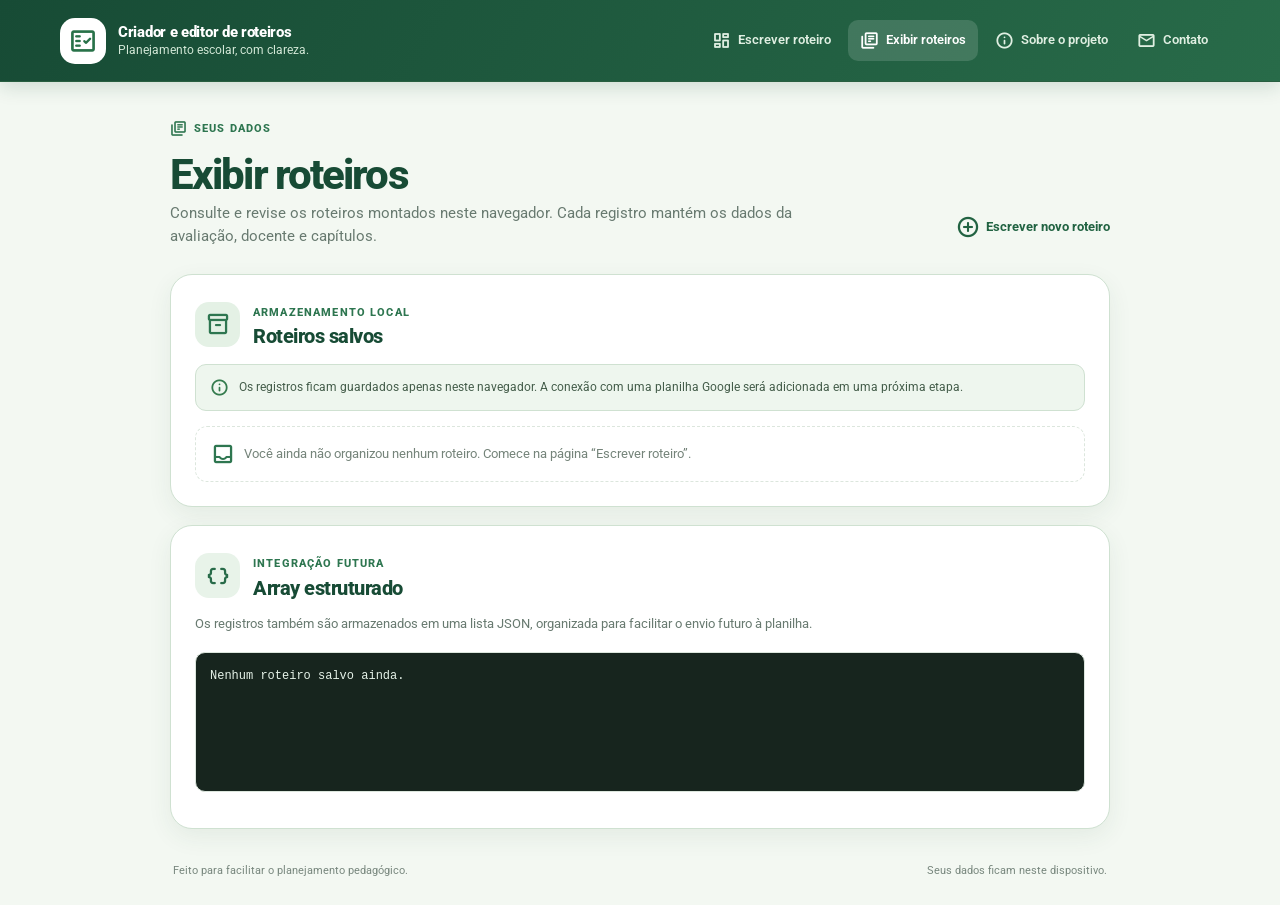
==== criando-roteiros.html @ bce5707d "Atualização de arquivos Atualizando arquivos e funções." ====
<!DOCTYPE html>
<html lang="pt-BR">
<head>
  <meta charset="UTF-8"><meta name="viewport" content="width=device-width, initial-scale=1.0"><meta name="theme-color" content="#f3f8f2">
  <title>Exibir roteiros | Criador e editor de roteiros</title>
  <link rel="preconnect" href="https://fonts.googleapis.com"><link rel="preconnect" href="https://fonts.gstatic.com" crossorigin>
  <link href="https://fonts.googleapis.com/css2?family=Roboto:wght@400;500;600;700;800&family=Material+Symbols+Rounded:opsz,wght,FILL,GRAD@20..48,500,0,0" rel="stylesheet"><link rel="stylesheet" href="styles.css"><script src="app.js" defer></script>
</head>
<body data-page="roteiros">
  <header class="site-header"><a class="brand" href="index.html" aria-label="Página inicial do Criador e editor de roteiros"><span class="brand-icon material-symbols-rounded" aria-hidden="true">fact_check</span><span class="brand-copy"><strong>Criador e editor de roteiros</strong><small>Planejamento escolar, com clareza.</small></span></a><button class="menu-toggle" type="button" aria-expanded="false" aria-controls="site-nav" aria-label="Abrir menu"><span class="material-symbols-rounded" aria-hidden="true">menu</span></button><nav class="site-nav" id="site-nav" aria-label="Navegação principal"><a class="nav-link" href="index.html"><span class="material-symbols-rounded" aria-hidden="true">dashboard</span> Escrever roteiro</a><a class="nav-link active" href="criando-roteiros.html"><span class="material-symbols-rounded" aria-hidden="true">library_books</span> Exibir roteiros</a><a class="nav-link" href="sobre.html"><span class="material-symbols-rounded" aria-hidden="true">info</span> Sobre o projeto</a><a class="nav-link" href="contato.html"><span class="material-symbols-rounded" aria-hidden="true">mail</span> Contato</a></nav></header>
  <main class="page-shell">
    <section class="page-intro"><div><span class="eyebrow"><span class="material-symbols-rounded" aria-hidden="true">library_books</span> SEUS DADOS</span><h1>Exibir roteiros</h1><p>Consulte e revise os roteiros montados neste navegador. Cada registro mantém os dados da avaliação, docente e capítulos.</p></div><a class="text-link" href="index.html"><span class="material-symbols-rounded" aria-hidden="true">add_circle</span> Escrever novo roteiro</a></section>
    <section class="panel saved-panel"><div class="section-heading"><span class="section-icon material-symbols-rounded" aria-hidden="true">inventory_2</span><div><span class="step-label">ARMAZENAMENTO LOCAL</span><h2>Roteiros salvos</h2></div></div><div class="storage-callout"><span class="material-symbols-rounded" aria-hidden="true">info</span><p>Os registros ficam guardados apenas neste navegador. A conexão com uma planilha Google será adicionada em uma próxima etapa.</p></div><div id="saved-list" class="saved-list" aria-live="polite"></div></section>
    <section class="panel data-panel"><div class="section-heading"><span class="section-icon editor-icon material-symbols-rounded" aria-hidden="true">data_object</span><div><span class="step-label">INTEGRAÇÃO FUTURA</span><h2>Array estruturado</h2></div></div><p class="section-description">Os registros também são armazenados em uma lista JSON, organizada para facilitar o envio futuro à planilha.</p><pre id="saved-json" class="saved-json">Nenhum roteiro salvo ainda.</pre></section>
    <footer class="site-footer"><span>Feito para facilitar o planejamento pedagógico.</span><span>Seus dados ficam neste dispositivo.</span></footer>
  </main>
</body>
</html>
---- styles.css ----
/* ========================================================================== */
/* ESTILOS GERAIS E IDENTIDADE VISUAL                                         */
/* Este arquivo reúne a apresentação de todas as páginas do projeto.          */
/* ========================================================================== */

/* 1. Variáveis globais: cores, medidas e sombras compartilhadas. */
:root {
  color-scheme: light;
  --ink: #193329;
  --muted: #687a70;
  --green-900: #174b35;
  --green-800: #216342;
  --green-700: #2e7650;
  --green-100: #e6f2e7;
  --green-050: #f3f8f2;
  --orange-100: #fff0df;
  --orange-700: #a85e1e;
  --red-700: #b93838;
  --red-050: #fff0ee;
  --line: #e1eae2;
  --white: #ffffff;
  --shadow: 0 12px 32px rgba(35, 75, 52, 0.075);
  --radius-large: 22px;
  --radius-medium: 14px;
  --radius-small: 10px;
}

/* 2. Reset leve: mantém dimensões previsíveis em todos os navegadores. */
* { box-sizing: border-box; }
html { min-width: 320px; scroll-behavior: smooth; }
body {
  margin: 0;
  background: var(--green-050);
  color: var(--ink);
  font-family: "Roboto", Arial, sans-serif;
  font-size: 16px;
  line-height: 1.55;
  -webkit-font-smoothing: antialiased;
}
button, input, select, textarea { font: inherit; }
button, a, select { -webkit-tap-highlight-color: transparent; }
a { color: inherit; }
.material-symbols-rounded { font-variation-settings: "FILL" 0, "wght" 400, "GRAD" 0, "opsz" 24; vertical-align: middle; }
.hidden { display: none !important; }
.sr-only { position: absolute; width: 1px; height: 1px; padding: 0; margin: -1px; overflow: hidden; clip: rect(0, 0, 0, 0); white-space: nowrap; border: 0; }

/* 3. Cabeçalho global: marca à esquerda e navegação acessível à direita. */
.site-header {
  position: sticky;
  z-index: 20;
  top: 0;
  display: flex;
  align-items: center;
  justify-content: space-between;
  gap: 24px;
  min-height: 82px;
  padding: 12px max(24px, calc((100vw - 1160px) / 2));
  background: rgba(255, 255, 255, 0.96);
  border-bottom: 1px solid var(--line);
  backdrop-filter: blur(12px);
}
.brand { display: inline-flex; align-items: center; gap: 12px; min-width: 0; text-decoration: none; }
.brand-icon { display: grid; place-items: center; width: 46px; height: 46px; flex: 0 0 auto; border-radius: 15px; background: var(--green-800); color: var(--white); font-size: 28px; }
.brand-copy { display: grid; gap: 1px; line-height: 1.25; }
.brand-copy strong { color: var(--green-900); font-size: 15px; font-weight: 800; letter-spacing: -0.02em; }
.brand-copy small { color: var(--muted); font-size: 12px; }
.site-nav { display: flex; align-items: center; gap: 5px; }
.nav-link { display: inline-flex; align-items: center; gap: 7px; padding: 10px 12px; border-radius: 10px; color: #52675b; font-size: 13px; font-weight: 600; text-decoration: none; transition: color 160ms ease, background 160ms ease; }
.nav-link .material-symbols-rounded { font-size: 19px; }
.nav-link:hover, .nav-link.active { background: var(--green-100); color: var(--green-900); }
.menu-toggle { display: none; border: 0; background: transparent; color: var(--green-900); cursor: pointer; }

/* 4. Estrutura principal, título da página e texto de introdução. */
.page-shell { width: min(100% - 40px, 940px); margin: 0 auto; padding: 38px 0 26px; }
.page-intro { display: flex; align-items: end; justify-content: space-between; gap: 24px; margin-bottom: 25px; }
.eyebrow, .step-label { display: inline-flex; align-items: center; gap: 7px; color: var(--green-700); font-size: 11px; font-weight: 800; letter-spacing: 0.105em; }
.eyebrow .material-symbols-rounded { font-size: 17px; }
.page-intro h1 { margin: 7px 0 5px; color: var(--green-900); font-size: clamp(30px, 5vw, 42px); font-weight: 800; letter-spacing: -0.045em; line-height: 1.08; }
.page-intro p { max-width: 650px; margin: 0; color: var(--muted); font-size: 15px; }
.text-link { display: inline-flex; flex: 0 0 auto; align-items: center; gap: 6px; padding: 10px 0; color: var(--green-800); font-size: 13px; font-weight: 700; text-decoration: none; }
.text-link:hover { color: var(--green-900); text-decoration: underline; }

/* 5. Painéis: blocos brancos com hierarquia, borda e sombra discreta. */
.panel { margin-bottom: 18px; padding: 24px; border: 1px solid #e5ece5; border-radius: var(--radius-large); background: var(--white); box-shadow: var(--shadow); }
.section-heading { display: flex; align-items: center; gap: 13px; }
.section-icon { display: grid; place-items: center; width: 45px; height: 45px; flex: 0 0 auto; border-radius: 14px; background: var(--green-100); color: var(--green-800); font-size: 24px; }
.subject-icon { background: var(--orange-100); color: var(--orange-700); }
.editor-icon { background: #eaf0ed; color: var(--green-900); }
.section-heading h2 { margin: 1px 0 0; color: var(--green-900); font-size: 20px; font-weight: 800; letter-spacing: -0.025em; line-height: 1.25; }
.section-description { margin: 13px 0 18px; color: var(--muted); font-size: 13px; }

/* 6. Campos de seleção: rótulos com ícones e estados desabilitados. */
.field-stack { display: grid; gap: 9px; }
.field-label { display: flex; align-items: center; gap: 7px; margin-top: 5px; color: #334d3f; font-size: 13px; font-weight: 700; }
.field-label .material-symbols-rounded { color: var(--green-700); font-size: 19px; }
select, input:not([type="checkbox"]), .contact-form textarea {
  width: 100%; min-height: 48px; padding: 11px 13px; border: 1px solid #dce6dd; border-radius: var(--radius-small); outline: none; background: #fbfdfb; color: var(--ink); transition: border-color 160ms ease, box-shadow 160ms ease, background 160ms ease;
}
select:focus, input:focus, textarea:focus { border-color: var(--green-700); background: var(--white); box-shadow: 0 0 0 3px rgba(46, 118, 80, 0.12); }
select:disabled { cursor: not-allowed; background: #f1f4f1; color: #87948c; }
.field-hint { margin: 0; color: var(--muted); font-size: 12px; }
.field-stack .field-hint { margin-top: -6px; }
.selection-status { display: flex; align-items: flex-start; gap: 8px; margin-top: 18px; padding: 12px 14px; border: 1px solid #e2ece3; border-radius: 11px; background: #f6faf6; color: #53695a; font-size: 12px; }
.selection-status .material-symbols-rounded { flex: 0 0 auto; color: var(--green-700); font-size: 18px; }

/* 7. Disciplinas: cartões selecionáveis que também funcionam com teclado. */
.discipline-list { display: grid; grid-template-columns: repeat(2, minmax(0, 1fr)); gap: 10px; }
.discipline-option { position: relative; }
.discipline-option input { position: absolute; width: 1px; height: 1px; opacity: 0; }
.discipline-option label { display: flex; align-items: center; gap: 10px; min-height: 51px; padding: 10px 13px; border: 1px solid var(--line); border-radius: 12px; background: #fffdfa; color: #495b50; cursor: pointer; font-size: 13px; font-weight: 700; transition: border-color 150ms ease, background 150ms ease, transform 150ms ease; }
.discipline-option label:hover { border-color: #e7bd8f; transform: translateY(-1px); }
.discipline-option label .material-symbols-rounded { color: var(--orange-700); font-size: 20px; }
.discipline-option input:checked + label { border-color: #d8944f; background: var(--orange-100); color: #75451d; }
.discipline-option input:checked + label .material-symbols-rounded { font-variation-settings: "FILL" 1, "wght" 500, "GRAD" 0, "opsz" 24; }
.discipline-option input:focus-visible + label { outline: 3px solid rgba(46, 118, 80, 0.3); outline-offset: 2px; }
.empty-state { display: flex; align-items: center; gap: 9px; padding: 15px; border: 1px dashed #dce6dd; border-radius: 12px; color: #75847a; font-size: 13px; }
.empty-state > .material-symbols-rounded { color: var(--green-700); }

/* 8. Editor de capítulos: separação visual por segmento, turma e docente. */
.chapter-editors { display: grid; gap: 15px; }
.teacher-editor { overflow: hidden; border: 1px solid #e1eae2; border-radius: 15px; background: #fff; }
.teacher-editor-header { display: flex; flex-wrap: wrap; align-items: center; gap: 9px; padding: 14px 16px; border-bottom: 1px solid var(--line); background: #f8fbf8; }
.segment-label { color: #62746a; font-size: 11px; font-weight: 800; letter-spacing: 0.07em; }
.segment-divider { color: #9aaba0; font-size: 14px; }
.class-badge { display: inline-flex; padding: 5px 10px; border-radius: 6px; background: var(--green-800); color: #fff; font-size: 12px; font-weight: 800; letter-spacing: 0.04em; }
.teacher-name { flex-basis: 100%; margin-top: 2px; color: var(--green-900); font-size: 14px; font-weight: 800; letter-spacing: 0.045em; }
.subject-editor { padding: 16px; border-bottom: 1px solid #edf1ed; }
.subject-editor:last-child { border-bottom: 0; }
.subject-editor-title { display: flex; align-items: center; gap: 8px; margin: 0 0 12px; color: var(--orange-700); font-size: 13px; font-weight: 800; }
.subject-editor-title .material-symbols-rounded { font-size: 19px; }
.chapter-row { display: grid; grid-template-columns: 105px minmax(0, 1fr) 105px; align-items: start; gap: 10px; padding: 12px; border: 1px solid #e9eee9; border-radius: 12px; background: #fbfdfb; }
.chapter-row + .chapter-row { margin-top: 9px; }
.chapter-field { display: grid; gap: 5px; }
.chapter-field label { color: #62746a; font-size: 11px; font-weight: 700; }
.chapter-field input, .chapter-field textarea { min-height: 42px; padding: 9px 10px; border: 1px solid #dce6dd; border-radius: 8px; background: #fff; color: var(--ink); outline: none; }
.chapter-field input[aria-invalid="true"], .chapter-field textarea[aria-invalid="true"] { border-color: var(--red-700); background: var(--red-050); box-shadow: 0 0 0 2px rgba(185, 56, 56, 0.08); }
.chapter-field textarea { min-height: 68px; resize: vertical; }
.chapter-tools { display: flex; justify-content: space-between; align-items: center; gap: 12px; margin-top: 10px; }
.inline-button { display: inline-flex; }
.button-small { padding: 7px 10px; border: 1px solid #e2eae2; border-radius: 8px; background: white; color: var(--green-800); cursor: pointer; font-size: 12px; font-weight: 700; }
.button-small:hover { background: var(--green-100); }
.remove-chapter { border-color: #f1d6d2; color: var(--red-700); }
.remove-chapter:hover { background: var(--red-050); }

/* 9. Botões, erros e área de pré-visualização JSON. */
.form-footer { display: flex; align-items: end; justify-content: space-between; gap: 18px; margin-top: 20px; }
.privacy-note { display: flex; align-items: flex-start; gap: 8px; max-width: 470px; color: #697a70; font-size: 12px; }
.privacy-note .material-symbols-rounded { flex: 0 0 auto; color: var(--green-700); font-size: 19px; }
.button { display: inline-flex; align-items: center; justify-content: center; gap: 8px; min-height: 45px; padding: 10px 15px; border: 1px solid transparent; border-radius: 10px; cursor: pointer; font-size: 13px; font-weight: 800; text-decoration: none; transition: transform 150ms ease, background 150ms ease, box-shadow 150ms ease; }
.button:hover { transform: translateY(-1px); }
.button .material-symbols-rounded { font-size: 19px; }
.button-primary { background: var(--green-800); color: white; box-shadow: 0 5px 13px rgba(33, 99, 66, 0.15); }
.button-primary:hover { background: var(--green-900); }
.button-secondary { border-color: #d9e6dc; background: #f7faf7; color: var(--green-800); }
.button-secondary:hover { background: var(--green-100); }
.error-text { margin: 12px 0 0; padding: 10px 12px; border: 1px solid #f0c9c5; border-radius: 9px; background: var(--red-050); color: var(--red-700); font-size: 12px; font-weight: 600; }
.success-text { color: var(--green-800); font-size: 13px; font-weight: 700; }
.output-wrap { margin-top: 22px; padding: 18px; border: 1px solid #dfe9df; border-radius: 14px; background: #f8fbf8; }
.output-heading { display: flex; align-items: center; justify-content: space-between; margin-bottom: 5px; }
.output-heading h3 { margin: 3px 0; color: var(--green-900); font-size: 16px; }
.output-heading > .material-symbols-rounded { color: var(--green-700); font-size: 25px; }
.json-editor, .saved-json { display: block; width: 100%; min-height: 250px; margin-top: 10px; padding: 14px; border: 1px solid #dce6dd; border-radius: 10px; background: #17251e; color: #e6f3e9; font-family: "Roboto Mono", Consolas, monospace; font-size: 12px; line-height: 1.55; tab-size: 2; resize: vertical; }
.output-actions { display: flex; align-items: center; justify-content: space-between; gap: 12px; margin-top: 10px; }

/* 10. Componentes das páginas informativas, armazenamento e contato. */
.storage-callout { display: flex; align-items: flex-start; gap: 10px; margin: 15px 0; padding: 13px 14px; border: 1px solid #f2dfc8; border-radius: 11px; background: #fff9f0; color: #705634; font-size: 12px; }
.storage-callout > .material-symbols-rounded { flex: 0 0 auto; color: var(--orange-700); font-size: 19px; }
.storage-callout p { margin: 0; }
.saved-list { display: grid; gap: 12px; }
.saved-card { padding: 16px; border: 1px solid var(--line); border-radius: 13px; background: #fcfefc; }
.saved-card-top { display: flex; flex-wrap: wrap; align-items: center; gap: 8px; margin-bottom: 8px; }
.saved-card h3 { margin: 0; color: var(--green-900); font-size: 15px; }
.saved-card p { margin: 5px 0; color: #5c6e63; font-size: 12px; }
.saved-card .class-badge { font-size: 10px; }
.saved-card-actions { display: flex; justify-content: flex-end; margin-top: 10px; }
.saved-json { min-height: 140px; white-space: pre-wrap; overflow-wrap: anywhere; }
.about-panel > p { color: #596b60; font-size: 14px; }
.feature-grid { display: grid; grid-template-columns: repeat(3, minmax(0, 1fr)); gap: 12px; margin: 21px 0; }
.feature-card { padding: 16px; border: 1px solid var(--line); border-radius: 13px; background: #fbfdfb; }
.feature-card > .material-symbols-rounded { color: var(--green-700); font-size: 23px; }
.feature-card h3 { margin: 7px 0 4px; color: var(--green-900); font-size: 14px; }
.feature-card p { margin: 0; color: var(--muted); font-size: 12px; }
.contact-form { display: grid; gap: 10px; }
.contact-form .field-label { margin-top: 5px; }
.contact-form textarea { min-height: 130px; resize: vertical; }
.contact-form .button { justify-self: start; margin-top: 5px; }

/* 11. Rodapé consistente em todas as páginas. */
.site-footer { display: flex; justify-content: space-between; gap: 12px; padding: 15px 3px 0; color: #78877e; font-size: 11px; }

/* 12. Ajustes para tablets: cabeçalho mais compacto e cartões adaptáveis. */
@media (max-width: 760px) {
  .site-header { min-height: 72px; padding: 10px 20px; }
  .menu-toggle { display: grid; place-items: center; width: 42px; height: 42px; flex: 0 0 auto; border-radius: 10px; }
  .menu-toggle:hover { background: var(--green-100); }
  .menu-toggle .material-symbols-rounded { font-size: 25px; }
  .site-header { flex-wrap: wrap; }
  .site-nav { display: none; order: 3; width: 100%; padding: 5px 0 8px; }
  .site-nav.open { display: grid; grid-template-columns: repeat(2, minmax(0, 1fr)); }
  .nav-link { padding: 11px; }
  .page-shell { width: min(100% - 32px, 650px); padding-top: 29px; }
  .page-intro { align-items: flex-start; flex-direction: column; gap: 8px; }
  .panel { padding: 20px; }
  .feature-grid { grid-template-columns: 1fr; }
}

/* 13. Ajustes para celulares: uma coluna, botões confortáveis e sem transbordo. */
@media (max-width: 520px) {
  body { font-size: 15px; }
  .brand-icon { width: 41px; height: 41px; border-radius: 13px; font-size: 25px; }
  .brand-copy strong { max-width: 225px; font-size: 13px; }
  .brand-copy small { font-size: 11px; }
  .site-header { gap: 8px; padding-inline: 14px; }
  .site-nav.open { grid-template-columns: 1fr; }
  .page-shell { width: min(100% - 24px, 480px); padding-top: 23px; }
  .page-intro h1 { font-size: 32px; }
  .page-intro p { font-size: 13px; }
  .panel { padding: 17px; border-radius: 17px; }
  .section-heading h2 { font-size: 18px; }
  .section-icon { width: 41px; height: 41px; }
  .discipline-list { grid-template-columns: 1fr; }
  .chapter-row { grid-template-columns: minmax(0, 1fr) minmax(0, 1fr); }
  .chapter-field-content { grid-column: 1 / -1; grid-row: 1; }
  .form-footer { align-items: stretch; flex-direction: column; }
  .form-footer .button { width: 100%; }
  .output-actions { align-items: stretch; flex-direction: column; }
  .output-actions .button { width: 100%; }
  .site-footer { align-items: flex-start; flex-direction: column; gap: 4px; }
  .teacher-editor-header { gap: 7px; padding: 12px; }
}


/* 14. Padronização em maiúsculas dos campos de avaliação, capítulos e referências. */
.selection-panel .section-heading h2,
.selection-panel .field-label,
.selection-panel select,
.editor-panel .section-heading h2,
.editor-panel .field-label,
.subject-editor-title,
.chapter-field label {
  text-transform: uppercase;
}

/* Os divisores destacam a separação entre etapas regulares e recuperação. */
select option:disabled[aria-hidden="true"] {
  color: #9aa79d;
  text-align: center;
}

/* 15. Roteiro por docente: texto de cada disciplina editável logo após os capítulos. */
.discipline-script { display: block; width: 100%; min-height: 100px; margin-top: 7px; padding: 11px 12px; border: 1px solid #dce6dd; border-radius: 9px; outline: none; background: #fbfdfb; color: var(--ink); font: 13px/1.6 "Roboto", Arial, sans-serif; resize: vertical; white-space: pre-wrap; }
.discipline-script:focus { border-color: var(--green-700); background: var(--white); box-shadow: 0 0 0 3px rgba(46, 118, 80, 0.12); }
.custom-script-label { margin: 16px 0 2px; }
.script-action-row { display: flex; align-items: center; justify-content: space-between; gap: 12px; margin-top: 9px; }
.chapter-field-content input { min-height: 42px; }
@media (max-width: 520px) {
  .script-action-row { align-items: stretch; flex-direction: column; }
  .script-action-row .button-small { width: 100%; min-height: 42px; }
  .chapter-tools { align-items: stretch; flex-direction: column; }
  .chapter-tools .button-small { width: 100%; min-height: 42px; }
}

/* Títulos das seções: prefixo, separador e nome ficam alinhados ao ícone. */
.section-heading .section-title-line {
  display: flex;
  align-items: baseline;
  flex-wrap: wrap;
  gap: 0 9px;
  margin: 0;
  line-height: 1.35;
}

.section-title-prefix {
  color: var(--green-700);
  font-size: 1em;
  font-weight: 800;
  letter-spacing: 0.07em;
}

.section-title-divider {
  color: #91a398;
  font-weight: 400;
}

@media (max-width: 520px) {
  .section-heading { align-items: center; gap: 10px; }
  .section-heading .section-title-line { column-gap: 6px; font-size: 16px; }
  .section-title-prefix { font-size: 1em; }
}

/* 16. Nova identidade da página inicial inspirada na referência enviada. */
.icon-select { position: relative; z-index: 1; width: 100%; }
.icon-select.open { z-index: 40; }
.icon-select-trigger { position: relative; z-index: 1; }
.icon-select-source { position: absolute !important; width: 1px !important; height: 1px !important; min-height: 1px !important; padding: 0 !important; overflow: hidden !important; clip: rect(0, 0, 0, 0) !important; white-space: nowrap !important; border: 0 !important; opacity: 0 !important; pointer-events: none !important; }
.icon-select-trigger { display: flex; width: 100%; min-height: 46px; align-items: center; gap: 11px; padding: 10px 13px; border: 1px solid #dce6dd; border-radius: 12px; background: #fbfdfb; color: var(--ink); text-align: left; cursor: pointer; transition: border-color 150ms ease, box-shadow 150ms ease, background 150ms ease; }
.icon-select-trigger:hover, .icon-select.open .icon-select-trigger, .icon-select-trigger:focus-visible { border-color: var(--portal-orange); outline: none; box-shadow: 0 0 0 3px rgba(255, 138, 84, 0.12); }
.icon-select-trigger > .material-symbols-rounded:first-child { color: var(--portal-orange); font-size: 19px; }
.icon-select-value { min-width: 0; flex: 1; overflow: hidden; text-overflow: ellipsis; white-space: nowrap; }
.icon-select-value.placeholder { color: #687c8d; }
.icon-select-chevron { color: #65798a; font-size: 20px; transition: transform 150ms ease; }
.icon-select.open .icon-select-chevron { transform: rotate(180deg); }
.icon-select-trigger:disabled { cursor: not-allowed; background: #f1f4f1; color: #87948c; }
.icon-select-trigger:disabled > .material-symbols-rounded:first-child { color: #98a59c; }
.icon-select-menu { position: absolute; z-index: 30; top: calc(100% + 5px); right: 0; left: 0; max-height: min(310px, 55vh); overflow-y: auto; padding: 6px; border: 1px solid #e3e8ec; border-radius: 14px; background: #fff; box-shadow: 0 12px 28px rgba(32, 48, 61, 0.16); }
.icon-select-menu[hidden] { display: none; }
.icon-select-option { display: flex; width: 100%; min-height: 43px; align-items: center; gap: 11px; padding: 9px 10px; border: 0; border-radius: 9px; background: transparent; color: #203448; text-align: left; cursor: pointer; font-size: 14px; }
.icon-select-option > .material-symbols-rounded { color: var(--portal-orange); font-size: 18px; }
.icon-select-option:hover, .icon-select-option:focus-visible { outline: none; background: #fff1e8; color: #bd5725; }
.icon-select-option[aria-selected="true"] { background: #fff1e8; color: #bd5725; }
.icon-select-option:disabled { cursor: not-allowed; opacity: 0.48; }
.icon-select-separator { height: 1px; margin: 6px 4px; background: #e1e7ec; }
.icon-select-menu:has(.icon-select-option:nth-of-type(n+8)) { max-height: 360px; }

/* 16b. Nova identidade da página inicial inspirada na referência enviada. */
:root {
  --portal-navy: #294057;
  --portal-navy-light: #38546c;
  --portal-orange: #ff8a54;
  --portal-gray: #f2f4f6;
  --portal-gray-text: #66798d;
}

body:has(.home-shell) {
  background: #ffffff;
}

/* O cabeçalho e o conteúdo permanecem dentro da coluna única da aplicação. */
.home-shell {
  width: min(100% - 40px, 940px);
  max-width: 940px;
  margin: 0 auto;
  padding: 4px 0 28px;
  border-radius: 0;
  background: transparent;
}

.home-hero {
  position: relative;
  display: flex;
  min-height: 270px;
  align-items: center;
  justify-content: space-between;
  gap: 36px;
  overflow: hidden;
  padding: 36px clamp(24px, 5vw, 48px);
  border-radius: 0 0 20px 20px;
  background: linear-gradient(112deg, var(--portal-navy) 0%, var(--portal-navy-light) 100%);
  color: #fff;
}

.home-hero-content {
  position: relative;
  z-index: 1;
  max-width: 630px;
}

.home-eyebrow {
  color: #ff9a68;
  font-size: 11px;
  font-weight: 800;
  letter-spacing: 0.13em;
}

.home-hero h1 {
  margin: 10px 0 9px;
  color: #fff;
  font-size: clamp(30px, 4vw, 34px);
  font-weight: 800;
  letter-spacing: -0.025em;
  line-height: 1.15;
}

.home-hero p {
  max-width: 620px;
  margin: 0;
  color: #f1f4f7;
  font-size: 15px;
  line-height: 1.65;
}

.hero-actions {
  display: flex;
  flex-wrap: wrap;
  gap: 10px;
  margin-top: 24px;
}

.hero-chip {
  display: inline-flex;
  min-height: 36px;
  align-items: center;
  gap: 7px;
  padding: 7px 12px;
  border: 1px solid rgba(255, 255, 255, 0.18);
  border-radius: 20px;
  color: #fff;
  font-size: 12px;
  text-decoration: none;
  transition: background 150ms ease, border-color 150ms ease;
}

.hero-chip:hover {
  border-color: rgba(255, 255, 255, 0.42);
  background: rgba(255, 255, 255, 0.08);
}

.hero-chip .material-symbols-rounded {
  color: var(--portal-orange);
  font-size: 17px;
}

.hero-illustration {
  position: relative;
  display: grid;
  width: 198px;
  height: 198px;
  flex: 0 0 auto;
  place-items: center;
  border: 1px solid rgba(210, 224, 235, 0.13);
  border-radius: 50%;
  color: #71879b;
}

.hero-document-icon {
  font-size: 118px;
  font-variation-settings: "FILL" 0, "wght" 500, "GRAD" 0, "opsz" 48;
}

.hero-check-icon {
  position: absolute;
  right: 47px;
  bottom: 69px;
  border-radius: 50%;
  background: var(--portal-navy);
  color: var(--portal-orange);
  font-size: 36px;
  font-variation-settings: "FILL" 0, "wght" 500, "GRAD" 0, "opsz" 32;
}

/* A área verde clara envolve o formulário sem ultrapassar a coluna da aplicação. */
.home-content {
  width: 100%;
  margin: 0 auto;
  padding: 32px clamp(20px, 3.5vw, 32px) 24px;
  border-radius: 0 0 18px 18px;
  background: #f3f4f5;
}

.home-content .page-intro {
  margin-bottom: 18px;
}

.home-content .page-intro h2 {
  margin: 7px 0 5px;
  color: var(--portal-navy);
  font-size: clamp(23px, 3vw, 29px);
  font-weight: 800;
  letter-spacing: -0.035em;
}

.home-content .eyebrow,
.home-content .text-link {
  color: #d96e3b;
}

.home-content .panel {
  border-color: #e0e5eb;
  box-shadow: 0 9px 25px rgba(35, 53, 71, 0.055);
}

.home-content .section-icon {
  background: #e1f2e5;
  color: #23804c;
}

.home-content .field-label .material-symbols-rounded,
.home-content .discipline-option label .material-symbols-rounded {
  color: #f07842;
}

.home-content .selection-status {
  border-color: #e3e8ed;
  background: #f5f7f9;
}

.home-content .site-footer {
  padding-bottom: 0;
}

@media (max-width: 760px) {
  .home-hero {
    min-height: 245px;
    padding: 34px 28px;
  }

  .hero-illustration {
    width: 190px;
    height: 190px;
  }

  .hero-document-icon { font-size: 92px; }
  .hero-check-icon { right: 32px; bottom: 47px; }
  .home-shell { width: min(100% - 32px, 650px); }
  .home-content { width: 100%; }
}

@media (max-width: 520px) {
  .home-shell { width: min(100% - 24px, 480px); padding: 4px 0 20px; }
  .home-hero {
    min-height: 250px;
    padding: 30px 21px;
    border-radius: 0 0 19px 19px;
  }

  .home-hero-content { max-width: 100%; }
  .home-hero h1 { max-width: 300px; font-size: 29px; }
  .home-hero p { max-width: 100%; font-size: 13px; }
  .hero-actions { gap: 7px; margin-top: 18px; }
  .hero-chip { padding-inline: 9px; font-size: 11px; }
  .hero-illustration { position: absolute; right: -68px; bottom: -72px; width: 190px; height: 190px; opacity: 0.22; }
  .hero-check-icon { right: 38px; bottom: 51px; }
  .home-content { width: 100%; padding: 28px 16px 0; }
}

/* Refinamento: interface mais leve, sem banner alto nem bloco cinza destacado. */
body:has(.home-shell) {
  background: #f5f7f8;
}

.home-shell {
  width: min(100% - 48px, 920px);
  padding: 28px 0 24px;
}

.home-content {
  padding: 30px 0 8px;
  border-radius: 0;
  background: transparent;
}

.home-content .page-intro {
  align-items: center;
  margin-bottom: 22px;
}

.home-content .page-intro h2 {
  color: #263b4e;
  font-size: clamp(25px, 3vw, 30px);
}

.home-content .eyebrow,
.home-content .text-link {
  color: #536b7e;
}

.home-content .eyebrow .material-symbols-rounded {
  color: #b96d43;
}

.home-content .panel {
  margin-bottom: 16px;
  border-color: #e1e6ea;
  border-radius: 16px;
  box-shadow: 0 3px 12px rgba(37, 55, 71, 0.045);
}

.home-content .section-icon {
  border-radius: 12px;
  background: #edf2f5;
  color: #405d73;
}

.home-content .editor-icon {
  background: #f8eee8;
  color: #b96d43;
}

.home-content .field-label .material-symbols-rounded {
  color: #657f92;
}

.home-content select {
  border-color: #d8e0e5;
  border-radius: 9px;
  background: #fff;
}

.home-content select:focus {
  border-color: #6d8799;
  box-shadow: 0 0 0 3px rgba(75, 105, 127, 0.12);
}

.home-content .selection-status {
  border-color: #e3e8ec;
  background: #f7f9fa;
}

.home-content .button-primary {
  background: #31556e;
  box-shadow: 0 4px 10px rgba(49, 85, 110, 0.14);
}

.home-content .button-primary:hover {
  background: #25465d;
}

.home-content .site-footer {
  padding-top: 10px;
}

@media (max-width: 760px) {
  .home-shell { width: min(100% - 32px, 650px); padding-top: 22px; }
  .home-content { padding: 23px 0 8px; }
}

@media (max-width: 520px) {
  .home-shell { width: min(100% - 24px, 480px); padding-top: 18px; }
  .home-content { padding: 20px 0 5px; }
  .home-content .page-intro { align-items: flex-start; }
}


/* Identidade azul e ícones arredondados inspirados no projeto de referência. */
:root {
  --ink: #172033;
  --muted: #667085;
  --green-900: #173b73;
  --green-800: #2667c9;
  --green-700: #3475d3;
  --green-100: #eaf2ff;
  --green-050: #f4f7fb;
  --line: #d9e1ec;
  --orange-700: #2667c9;
  --orange-100: #eaf2ff;
  --portal-navy: #173b73;
  --portal-navy-light: #1d4d91;
  --portal-orange: #2667c9;
  --portal-gray: #f4f7fb;
  --portal-gray-text: #667085;
}

.material-symbols-rounded {
  font-variation-settings: "FILL" 0, "wght" 500, "GRAD" 0, "opsz" 24;
}
body { background: #f4f7fb; color: #172033; }
.site-header {
  color: #fff;
  border-bottom: 0;
  background: linear-gradient(120deg, #102c56, #1d4d91);
  box-shadow: 0 5px 18px rgba(16, 44, 86, .13);
}
.brand-icon { background: #fff; color: #2667c9; }
.brand-copy strong { color: #fff; }
.brand-copy small { color: #c9dcfb; }
.nav-link { color: #dce8f8; }
.nav-link:hover, .nav-link.active { background: rgba(255,255,255,.13); color: #fff; }
.menu-toggle { color: #fff; }
.menu-toggle:hover { background: rgba(255,255,255,.14); }
.panel, .teacher-editor { border-color: #d9e1ec; }
.panel { box-shadow: 0 8px 24px rgba(24,59,115,.07); }
.section-icon { background: #eaf2ff; color: #2667c9; }
.editor-icon, .subject-icon { background: #eaf2ff; color: #2667c9; }
.field-label, .chapter-field label { color: #34445d; }
.field-label .material-symbols-rounded, .home-content .field-label .material-symbols-rounded { color: #2667c9; }
.button-primary { background: #2667c9; box-shadow: 0 5px 13px rgba(38,103,201,.16); }
.button-primary:hover { background: #173b73; }
.button-secondary, .button-small { border-color: #d9e1ec; color: #173b73; }
.button-secondary:hover, .button-small:hover { background: #eaf2ff; }
.selection-status { border-color: #d9e1ec; background: #f4f7fb; }
.selection-status .material-symbols-rounded, .privacy-note .material-symbols-rounded { color: #2667c9; }
.home-shell { background: transparent; }
.home-content { background: transparent; }
.home-content .page-intro h2 { color: #173b73; }
.home-content .eyebrow, .home-content .text-link { color: #2667c9; }
.home-content .eyebrow .material-symbols-rounded { color: #2667c9; }
.home-content .panel { border-color: #d9e1ec; box-shadow: 0 8px 24px rgba(24,59,115,.07); }
.home-content .section-icon, .home-content .editor-icon { background: #eaf2ff; color: #2667c9; }
.home-content .editor-icon { background: #e8eef8; color: #173b73; }
.home-content .selection-status { border-color: #d9e1ec; background: #f4f7fb; }
.home-content .button-primary { background: #2667c9; }
.home-content .button-primary:hover { background: #173b73; }
.icon-select { isolation: isolate; }
.icon-select.open { z-index: 40; }
.icon-select-trigger { border-color: #d9e1ec; background: #fbfcfe; }
.icon-select-trigger:hover, .icon-select.open .icon-select-trigger, .icon-select-trigger:focus-visible {
  border-color: #2667c9;
  box-shadow: 0 0 0 3px rgba(38,103,201,.14);
}
.icon-select-trigger > .material-symbols-rounded:first-child,
.icon-select-option > .material-symbols-rounded { color: #2667c9; }
.icon-select-menu { border-color: #d9e1ec; box-shadow: 0 15px 35px rgba(23,59,115,.18); }
.icon-select-option:hover, .icon-select-option:focus-visible, .icon-select-option[aria-selected="true"] {
  background: #eaf2ff; color: #173b73;
}
.icon-select-option:hover > .material-symbols-rounded,
.icon-select-option:focus-visible > .material-symbols-rounded,
.icon-select-option[aria-selected="true"] > .material-symbols-rounded { color: #173b73; }
.icon-select-separator { background: #d9e1ec; }
.teacher-editor { overflow: hidden; border-radius: 13px; box-shadow: 0 4px 14px rgba(23,59,115,.045); }
.teacher-editor-header { background: #f4f7fb; border-bottom-color: #d9e1ec; }
.roster-class-icon, .teacher-icon { color: #2667c9; font-size: 19px; }
.teacher-icon { margin-left: auto; }
.teacher-name { flex-basis: auto; margin-top: 0; color: #173b73; }
.class-badge { background: #2667c9; }
.subject-editor { border-bottom-color: #e6ebf2; }
.subject-editor-title { color: #173b73; }
.subject-editor-title .material-symbols-rounded { color: #2667c9; }
.chapter-row { border-color: #d9e1ec; background: #f8fafd; }
.chapter-field label { display: flex; align-items: center; gap: 5px; }
.chapter-field label .material-symbols-rounded { color: #2667c9; font-size: 15px; }
.discipline-script { border-color: #d9e1ec; background: #fbfcfe; }
.discipline-script:focus { border-color: #2667c9; box-shadow: 0 0 0 3px rgba(38,103,201,.13); }
.saved-card { border-color: #d9e1ec; background: #fbfcfe; }
.saved-card .class-badge { background: #2667c9; }
.storage-callout { border-color: #d9e1ec; background: #f4f7fb; color: #43516a; }
.storage-callout > .material-symbols-rounded { color: #2667c9; }
@media (max-width: 760px) {
  .site-nav.open { background: #173b73; border-radius: 0 0 12px 12px; }
}
@media (max-width: 520px) {
  .teacher-icon { margin-left: 0; }
  .teacher-name { flex-basis: 100%; }
}

/* Refinamento elegante da edição: verde botânico e hierarquia de turma compacta. */
.editor-panel { margin-top: 12px; }
.editor-panel .section-icon,
.editor-panel .editor-icon { background: #e8f1e9; color: #286243; }
.editor-panel .chapter-editors { margin-top: 18px; }
.editor-panel .teacher-editor { border-color: #dce9de; box-shadow: 0 5px 16px rgba(35, 83, 52, 0.055); }
.editor-panel .teacher-editor-header {
  justify-content: space-between;
  gap: 12px 18px;
  border-bottom-color: #dce9de;
  background: linear-gradient(105deg, #f2f7f1 0%, #f8faf7 100%);
}
.class-context,
.teacher-context { display: inline-flex; align-items: center; gap: 9px; min-height: 34px; }
.class-context { min-width: 0; }
.editor-panel .roster-class-icon { color: #38704d; font-size: 20px; }
.editor-panel .segment-label { color: #52715c; font-size: 12px; letter-spacing: 0.055em; }
.editor-panel .segment-divider { color: #a7b8aa; }
.editor-panel .class-badge { min-height: 32px; align-items: center; padding: 5px 11px; border-radius: 8px; background: #315f43; color: #fff; }
.teacher-context { justify-content: flex-end; }
.editor-panel .teacher-icon { margin: 0; color: #568064; font-size: 19px; }
.editor-panel .teacher-name { flex-basis: auto; margin: 0; color: #315f43; }
.editor-panel .subject-editor { border-bottom-color: #e8efe8; }
.editor-panel .subject-editor-title { color: #315f43; }
.editor-panel .subject-editor-title .material-symbols-rounded,
.editor-panel .chapter-field label .material-symbols-rounded { color: #568064; }
.editor-panel .chapter-row { border-color: #e0eae1; background: #f7faf7; }
.editor-panel .chapter-field input { border-color: #d9e5da; background: #fff; }
.editor-panel .chapter-field input:focus,
.editor-panel .discipline-script:focus { border-color: #568064; box-shadow: 0 0 0 3px rgba(86, 128, 100, 0.13); }
.editor-panel .button-small { border-color: #d7e5d9; color: #315f43; }
.editor-panel .button-small:hover { border-color: #b9d1bd; background: #edf5ee; }
.editor-panel .discipline-script { border-color: #d9e5da; background: #f8fbf8; }
.editor-panel .button-primary { background: #315f43; box-shadow: 0 5px 14px rgba(49, 95, 67, 0.16); }
.editor-panel .button-primary:hover { background: #234a33; }
.chapter-actions { display: inline-flex; flex: 0 0 auto; gap: 8px; }
.chapter-actions .button-small { display: inline-flex; align-items: center; justify-content: center; gap: 5px; min-height: 36px; }
.chapter-actions .material-symbols-rounded { font-size: 17px; }
@media (max-width: 600px) {
  .editor-panel .teacher-editor-header { align-items: flex-start; flex-direction: column; }
  .class-context { flex-wrap: wrap; }
  .teacher-context { justify-content: flex-start; }
  .chapter-tools { align-items: flex-start; flex-direction: column; }
  .chapter-actions { width: 100%; }
  .chapter-actions .button-small { flex: 1; }
}

/* 17. Paleta botânica aplicada globalmente, substituindo a identidade azul. */
:root {
  --ink: #193329;
  --muted: #687a70;
  --green-900: #174b35;
  --green-800: #216342;
  --green-700: #2e7650;
  --green-100: #e6f2e7;
  --green-050: #f3f8f2;
  --line: #dce8dd;
  --orange-700: #387b51;
  --orange-100: #e8f3e9;
  --portal-navy: #174b35;
  --portal-navy-light: #286b49;
  --portal-orange: #3d8a58;
  --portal-gray: #f3f8f2;
  --portal-gray-text: #687a70;
}

body { background: #f3f8f2; color: #193329; }
.site-header {
  border-bottom: 1px solid #285e40;
  background: linear-gradient(120deg, #174b35, #286b49);
  box-shadow: 0 5px 18px rgba(23, 75, 53, .16);
}
.brand-icon { background: #fff; color: #287249; }
.brand-copy strong { color: #fff; }
.brand-copy small { color: #d3e8d7; }
.nav-link { color: #e0efe2; }
.nav-link:hover, .nav-link.active { background: rgba(255,255,255,.14); color: #fff; }
.menu-toggle { color: #fff; }
.menu-toggle:hover { background: rgba(255,255,255,.14); }

.panel, .teacher-editor { border-color: #cfe1d1; }
.panel { box-shadow: 0 8px 24px rgba(35, 83, 52, .075); }
.section-icon { background: #e4f1e5; color: #2e7650; }
.editor-icon, .subject-icon { background: #e8f3e9; color: #286b49; }
.field-label, .chapter-field label { color: #334d3f; }
.field-label .material-symbols-rounded, .home-content .field-label .material-symbols-rounded { color: #3b8052; }
.button-primary { background: #286b49; box-shadow: 0 5px 13px rgba(40,107,73,.18); }
.button-primary:hover { background: #174b35; }
.button-secondary, .button-small { border-color: #cfe1d1; color: #205d3c; }
.button-secondary:hover, .button-small:hover { background: #e6f2e7; }
.selection-status { border-color: #d2e4d4; background: #f1f7f1; }
.selection-status .material-symbols-rounded, .privacy-note .material-symbols-rounded { color: #347b4d; }
.home-shell, .home-content { background: transparent; }
.home-content .page-intro h2 { color: #174b35; }
.home-content .eyebrow, .home-content .text-link { color: #2e7650; }
.home-content .eyebrow .material-symbols-rounded { color: #398254; }
.home-content .panel { border-color: #cfe1d1; box-shadow: 0 8px 24px rgba(35, 83, 52, .075); }
.home-content .section-icon, .home-content .editor-icon { background: #e4f1e5; color: #2e7650; }
.home-content .editor-icon { background: #e8f3e9; color: #286b49; }
.home-content .selection-status { border-color: #d2e4d4; background: #f1f7f1; }
.home-content .button-primary { background: #286b49; }
.home-content .button-primary:hover { background: #174b35; }
.icon-select { isolation: isolate; }
.icon-select-trigger { border-color: #cfe1d1; background: #fbfdfb; }
.icon-select-trigger:hover, .icon-select.open .icon-select-trigger, .icon-select-trigger:focus-visible {
  border-color: #3d8a58;
  box-shadow: 0 0 0 3px rgba(61,138,88,.15);
}
.icon-select-trigger > .material-symbols-rounded:first-child,
.icon-select-option > .material-symbols-rounded { color: #347b4d; }
.icon-select-menu { border-color: #cfe1d1; box-shadow: 0 15px 35px rgba(23,75,53,.17); }
.icon-select-option:hover, .icon-select-option:focus-visible, .icon-select-option[aria-selected="true"] {
  background: #e6f2e7; color: #174b35;
}
.icon-select-option:hover > .material-symbols-rounded,
.icon-select-option:focus-visible > .material-symbols-rounded,
.icon-select-option[aria-selected="true"] > .material-symbols-rounded { color: #174b35; }
.icon-select-separator { background: #d5e5d7; }

/* Cabeçalho intenso e corpo verde-claro para cada roteiro de turma. */
.editor-panel .teacher-editor {
  overflow: hidden;
  border: 2px solid #76a982;
  border-radius: 15px;
  background: #f3f8f2;
  box-shadow: 0 5px 16px rgba(35, 83, 52, .09);
}
.editor-panel .teacher-editor-header {
  justify-content: space-between;
  gap: 12px 18px;
  border-bottom: 2px solid #5f946b;
  background: linear-gradient(105deg, #286b49 0%, #347b51 100%);
  color: #fff;
}
.editor-panel .roster-class-icon,
.editor-panel .teacher-icon { color: #e2f2e4; font-size: 20px; }
.class-context, .teacher-context { display: inline-flex; align-items: center; gap: 9px; min-height: 34px; }
.class-context { min-width: 0; }
.editor-panel .segment-label { color: #e3f0e4; font-size: 12px; letter-spacing: .055em; }
.editor-panel .segment-divider { color: #b9d8be; }
.editor-panel .class-badge {
  min-height: 32px;
  align-items: center;
  padding: 5px 11px;
  border: 1px solid rgba(255,255,255,.5);
  border-radius: 8px;
  background: #e7f2e8;
  color: #174b35;
}
.teacher-context { justify-content: flex-end; }
.editor-panel .teacher-name { flex-basis: auto; margin: 0; color: #fff; }
.editor-panel .subject-editor { border-bottom: 1px solid #c9ddcb; background: #f3f8f2; }
.editor-panel .subject-editor:last-child { border-bottom: 0; }
.editor-panel .subject-editor-title { color: #205d3c; }
.editor-panel .subject-editor-title .material-symbols-rounded,
.editor-panel .chapter-field label .material-symbols-rounded { color: #398254; }
.editor-panel .chapter-row { border: 1px solid #a8c9ad; background: #e8f3e9; }
.editor-panel .chapter-field input,
.editor-panel .discipline-script { border-color: #a8c9ad; background: #fbfdfb; }
.editor-panel .chapter-field input:focus,
.editor-panel .discipline-script:focus { border-color: #347b4d; box-shadow: 0 0 0 3px rgba(52,123,77,.14); }
.editor-panel .button-small { border-color: #a8c9ad; background: #fff; color: #205d3c; }
.editor-panel .button-small:hover { border-color: #79a984; background: #e3f0e4; }
.editor-panel .button-primary { background: #286b49; box-shadow: 0 5px 14px rgba(40,107,73,.18); }
.editor-panel .button-primary:hover { background: #174b35; }

/* Cartões e páginas de apoio também acompanham a paleta verde. */
.teacher-editor { border-color: #cfe1d1; }
.teacher-editor-header { background: #e8f3e9; border-bottom-color: #cfe1d1; }
.roster-class-icon, .teacher-icon { color: #347b4d; }
.teacher-name, .subject-editor-title { color: #205d3c; }
.subject-editor { border-bottom-color: #dce8dd; }
.chapter-row { border-color: #cfe1d1; background: #f3f8f2; }
.chapter-field label .material-symbols-rounded { color: #347b4d; }
.discipline-script, .saved-card { border-color: #cfe1d1; background: #fbfdfb; }
.discipline-script:focus { border-color: #347b4d; box-shadow: 0 0 0 3px rgba(52,123,77,.14); }
.saved-card .class-badge { background: #286b49; color: #fff; }
.storage-callout { border-color: #cfe1d1; background: #eef6ee; color: #435c49; }
.storage-callout > .material-symbols-rounded { color: #347b4d; }
.feature-card { border-color: #dce8dd; background: #fbfdfb; }
.feature-card > .material-symbols-rounded { color: #347b4d; }
@media (max-width: 760px) {
  .site-nav.open { background: #174b35; border-radius: 0 0 12px 12px; }
}
@media (max-width: 600px) {
  .editor-panel .teacher-editor-header { align-items: flex-start; flex-direction: column; }
  .class-context { flex-wrap: wrap; }
  .teacher-context { justify-content: flex-start; }
}

/* Guia de edição com orientação visual antes dos campos de turma. */
.editing-guide {
  margin: 20px 0 18px;
  padding: 18px 20px 15px;
  border: 2px solid #6e9f78;
  border-left: 7px solid #286b49;
  border-radius: 15px;
  background: linear-gradient(135deg, #e8f3e9 0%, #f5faf4 100%);
  box-shadow: 0 6px 18px rgba(35, 83, 52, .09);
}
.editing-guide-heading { display: flex; align-items: center; gap: 9px; margin-bottom: 12px; color: #174b35; }
.editing-guide-heading h3 { margin: 0; color: #174b35; font-size: 17px; font-weight: 800; }
.editing-guide-heading .guide-icon { color: #286b49; font-size: 24px; }
.editing-guide-heading .guide-attention { margin-left: auto; color: #347b4d; font-size: 23px; }
.editing-guide-steps { display: grid; gap: 9px; margin: 0; padding: 0; list-style: none; counter-reset: guide-step; }
.editing-guide-steps li { display: grid; grid-template-columns: 23px minmax(0, 1fr); align-items: start; gap: 8px; color: #405c47; font-size: 13px; line-height: 1.5; counter-increment: guide-step; }
.editing-guide-steps li::before { content: counter(guide-step); grid-column: 1; grid-row: 1; display: grid; width: 22px; height: 22px; place-items: center; border-radius: 50%; background: #286b49; color: #fff; font-size: 11px; font-weight: 800; }
.editing-guide-steps li .material-symbols-rounded { display: none; }
.editing-guide-steps li > span:last-child { grid-column: 2; grid-row: 1; }
.editing-guide-steps strong { color: #174b35; }
.guide-note { display: flex; align-items: flex-start; gap: 7px; margin: 13px 0 0; padding-top: 10px; border-top: 1px solid #c9ddcb; color: #58705d; font-size: 11px; }
.guide-note .material-symbols-rounded { flex: 0 0 auto; color: #347b4d; font-size: 17px; }
@media (max-width: 520px) {
  .editing-guide { margin: 17px 0; padding: 15px 13px 13px; }
  .editing-guide-heading h3 { font-size: 16px; }
  .editing-guide-steps li { font-size: 12px; }
}

/* Botão de validação com alto contraste para destacar a ação principal. */
.editor-panel .validate-script-button {
  border-color: #000;
  background: #000;
  color: #fff;
}
.editor-panel .validate-script-button:hover {
  border-color: #222;
  background: #222;
  color: #fff;
}
.editor-panel .validate-script-button:focus-visible {
  outline: 3px solid rgba(0, 0, 0, .28);
  outline-offset: 2px;
}

/* Ajustes finais para remover tons azulados remanescentes nos controles. */
.icon-select-value.placeholder { color: #687a70; }
.icon-select-chevron { color: #5e7765; }
.icon-select-option { color: #294334; }
.icon-select-menu { border-color: #cfe1d1; background: #fff; }
.icon-select-trigger:disabled > .material-symbols-rounded:first-child { color: #8da493; }
.discipline-option label { border-color: #dce8dd; background: #fbfdfb; color: #405c47; }
.discipline-option label:hover { border-color: #a8c9ad; }
.discipline-option label .material-symbols-rounded { color: #347b4d; }
.discipline-option input:checked + label { border-color: #76a982; background: #e8f3e9; color: #205d3c; }
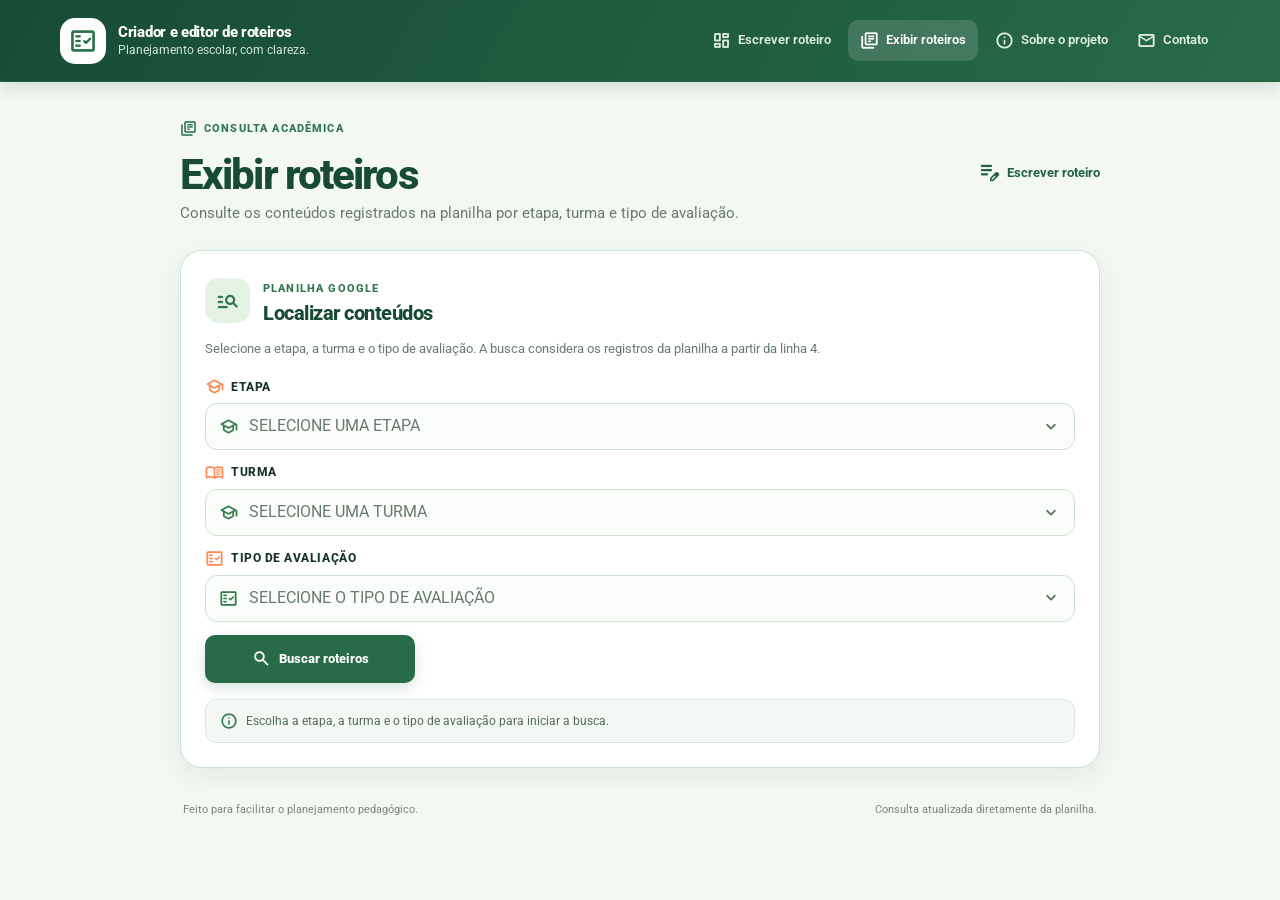
==== commit ce019512: "Novas funções e atualizações Novas atualizações." ====
--- a/criando-roteiros.html
+++ b/criando-roteiros.html
@@ -1,18 +1,83 @@
 <!DOCTYPE html>
 <html lang="pt-BR">
 <head>
-  <meta charset="UTF-8"><meta name="viewport" content="width=device-width, initial-scale=1.0"><meta name="theme-color" content="#f3f8f2">
+  <meta charset="UTF-8">
+  <meta name="viewport" content="width=device-width, initial-scale=1.0">
+  <meta name="theme-color" content="#f3f8f2">
   <title>Exibir roteiros | Criador e editor de roteiros</title>
-  <link rel="preconnect" href="https://fonts.googleapis.com"><link rel="preconnect" href="https://fonts.gstatic.com" crossorigin>
-  <link href="https://fonts.googleapis.com/css2?family=Roboto:wght@400;500;600;700;800&family=Material+Symbols+Rounded:opsz,wght,FILL,GRAD@20..48,500,0,0" rel="stylesheet"><link rel="stylesheet" href="styles.css"><script src="app.js" defer></script>
+  <link rel="preconnect" href="https://fonts.googleapis.com">
+  <link rel="preconnect" href="https://fonts.gstatic.com" crossorigin>
+  <link href="https://fonts.googleapis.com/css2?family=Roboto:wght@400;500;600;700;800&family=Material+Symbols+Rounded:opsz,wght,FILL,GRAD@20..48,500,0,0" rel="stylesheet">
+  <link rel="stylesheet" href="styles.css">
+  <script src="app.js" defer></script>
 </head>
 <body data-page="roteiros">
-  <header class="site-header"><a class="brand" href="index.html" aria-label="Página inicial do Criador e editor de roteiros"><span class="brand-icon material-symbols-rounded" aria-hidden="true">fact_check</span><span class="brand-copy"><strong>Criador e editor de roteiros</strong><small>Planejamento escolar, com clareza.</small></span></a><button class="menu-toggle" type="button" aria-expanded="false" aria-controls="site-nav" aria-label="Abrir menu"><span class="material-symbols-rounded" aria-hidden="true">menu</span></button><nav class="site-nav" id="site-nav" aria-label="Navegação principal"><a class="nav-link" href="index.html"><span class="material-symbols-rounded" aria-hidden="true">dashboard</span> Escrever roteiro</a><a class="nav-link active" href="criando-roteiros.html"><span class="material-symbols-rounded" aria-hidden="true">library_books</span> Exibir roteiros</a><a class="nav-link" href="sobre.html"><span class="material-symbols-rounded" aria-hidden="true">info</span> Sobre o projeto</a><a class="nav-link" href="contato.html"><span class="material-symbols-rounded" aria-hidden="true">mail</span> Contato</a></nav></header>
-  <main class="page-shell">
-    <section class="page-intro"><div><span class="eyebrow"><span class="material-symbols-rounded" aria-hidden="true">library_books</span> SEUS DADOS</span><h1>Exibir roteiros</h1><p>Consulte e revise os roteiros montados neste navegador. Cada registro mantém os dados da avaliação, docente e capítulos.</p></div><a class="text-link" href="index.html"><span class="material-symbols-rounded" aria-hidden="true">add_circle</span> Escrever novo roteiro</a></section>
-    <section class="panel saved-panel"><div class="section-heading"><span class="section-icon material-symbols-rounded" aria-hidden="true">inventory_2</span><div><span class="step-label">ARMAZENAMENTO LOCAL</span><h2>Roteiros salvos</h2></div></div><div class="storage-callout"><span class="material-symbols-rounded" aria-hidden="true">info</span><p>Os registros ficam guardados apenas neste navegador. A conexão com uma planilha Google será adicionada em uma próxima etapa.</p></div><div id="saved-list" class="saved-list" aria-live="polite"></div></section>
-    <section class="panel data-panel"><div class="section-heading"><span class="section-icon editor-icon material-symbols-rounded" aria-hidden="true">data_object</span><div><span class="step-label">INTEGRAÇÃO FUTURA</span><h2>Array estruturado</h2></div></div><p class="section-description">Os registros também são armazenados em uma lista JSON, organizada para facilitar o envio futuro à planilha.</p><pre id="saved-json" class="saved-json">Nenhum roteiro salvo ainda.</pre></section>
-    <footer class="site-footer"><span>Feito para facilitar o planejamento pedagógico.</span><span>Seus dados ficam neste dispositivo.</span></footer>
+  <header class="site-header">
+    <a class="brand" href="index.html" aria-label="Página inicial do Criador e editor de roteiros">
+      <span class="brand-icon material-symbols-rounded" aria-hidden="true">fact_check</span>
+      <span class="brand-copy"><strong>Criador e editor de roteiros</strong><small>Planejamento escolar, com clareza.</small></span>
+    </a>
+    <button class="menu-toggle" type="button" aria-expanded="false" aria-controls="site-nav" aria-label="Abrir menu"><span class="material-symbols-rounded" aria-hidden="true">menu</span></button>
+    <nav class="site-nav" id="site-nav" aria-label="Navegação principal">
+      <a class="nav-link" href="index.html"><span class="material-symbols-rounded" aria-hidden="true">dashboard</span> Escrever roteiro</a>
+      <a class="nav-link active" href="criando-roteiros.html"><span class="material-symbols-rounded" aria-hidden="true">library_books</span> Exibir roteiros</a>
+      <a class="nav-link" href="sobre.html"><span class="material-symbols-rounded" aria-hidden="true">info</span> Sobre o projeto</a>
+      <a class="nav-link" href="contato.html"><span class="material-symbols-rounded" aria-hidden="true">mail</span> Contato</a>
+    </nav>
+  </header>
+  <main class="page-shell roster-shell">
+    <section class="page-intro">
+      <div><span class="eyebrow"><span class="material-symbols-rounded" aria-hidden="true">library_books</span> CONSULTA ACADÊMICA</span><h1>Exibir roteiros</h1><p>Consulte os conteúdos registrados na planilha por etapa, turma e tipo de avaliação.</p></div>
+      <a class="text-link" href="index.html"><span class="material-symbols-rounded" aria-hidden="true">edit_note</span> Escrever roteiro</a>
+    </section>
+    <section class="panel roster-search-panel" aria-labelledby="roster-search-title">
+      <div class="section-heading"><span class="section-icon material-symbols-rounded" aria-hidden="true">manage_search</span><div><span class="step-label">PLANILHA GOOGLE</span><h2 id="roster-search-title">Localizar conteúdos</h2></div></div>
+      <p class="section-description">Selecione a etapa, a turma e o tipo de avaliação. A busca considera os registros da planilha a partir da linha 4.</p>
+      <form id="sheet-search-form" class="sheet-search-form">
+        <div class="sheet-filter"><label class="field-label" for="sheet-stage"><span class="material-symbols-rounded" aria-hidden="true">school</span> ETAPA</label>
+          <select id="sheet-stage" name="etapa" required><option value="">SELECIONE UMA ETAPA</option><option>ETAPA 1</option><option>ETAPA 2</option><option>ETAPA 3</option><option>ETAPA 4</option></select>
+        </div>
+        <div class="sheet-filter"><label class="field-label" for="sheet-class"><span class="material-symbols-rounded" aria-hidden="true">menu_book</span> TURMA</label>
+          <select id="sheet-class" name="turma" required><option value="">SELECIONE UMA TURMA</option><option>6º ANO</option><option>7º ANO</option><option>8º ANO</option><option>9º ANO</option><option>1º ANO EM</option><option>2º ANO EM</option><option>3º ANO EM</option></select>
+        </div>
+        <div class="sheet-filter"><label class="field-label" for="sheet-assessment"><span class="material-symbols-rounded" aria-hidden="true">fact_check</span> TIPO DE AVALIAÇÃO</label>
+          <select id="sheet-assessment" name="tipo" required><option value="">SELECIONE O TIPO DE AVALIAÇÃO</option><option value="AP">AVALIAÇÃO PARCIAL</option><option value="AG">AVALIAÇÃO GLOBAL</option></select>
+        </div>
+        <button class="button button-primary sheet-search-button" id="sheet-search-button" type="submit"><span class="material-symbols-rounded" aria-hidden="true">search</span> Buscar roteiros</button>
+      </form>
+      <p id="sheet-search-status" class="sheet-search-status" role="status" aria-live="polite"><span class="material-symbols-rounded" aria-hidden="true">info</span><span>Escolha a etapa, a turma e o tipo de avaliação para iniciar a busca.</span></p>
+    </section>
+    <section id="schedule-control-panel" class="panel schedule-control-panel hidden" aria-label="Planejamento dos cronogramas">
+      <section id="exam-schedule-editor" class="exam-schedule-editor hidden" aria-labelledby="exam-schedule-title">
+        <div class="exam-schedule-heading">
+          <span class="material-symbols-rounded" aria-hidden="true">calendar_month</span>
+          <div><span class="step-label">PLANEJAMENTO DAS AVALIAÇÕES</span><h3 id="exam-schedule-title">Montar cronograma de provas</h3><p>Escolha uma data e marque as disciplinas que serão avaliadas em cada dia.</p></div>
+        </div>
+        <div id="exam-schedule-days" class="exam-schedule-days"></div>
+        <p id="exam-schedule-hint" class="exam-schedule-hint" role="status" aria-live="polite">Use o calendário de cada dia e selecione uma ou mais disciplinas. O quadro final será atualizado automaticamente.</p>
+      </section>
+      <section id="second-call-editor" class="second-call-editor" aria-labelledby="second-call-title">
+        <h3 id="second-call-title"><span class="material-symbols-rounded" aria-hidden="true">event</span> CRONOGRAMA DE SEGUNDA CHAMADA</h3>
+        <div class="second-call-date-grid">
+          <label class="second-call-date-field" for="second-call-start"><span>DATA DE INÍCIO DA SEGUNDA CHAMADA</span><input id="second-call-start" type="date" aria-label="Data de início da segunda chamada"></label>
+          <label class="second-call-date-field" for="second-call-end"><span>DATA DE TÉRMINO DA SEGUNDA CHAMADA</span><input id="second-call-end" type="date" aria-label="Data de término da segunda chamada"></label>
+        </div>
+      </section>
+    </section>
+    <section id="sheet-results-panel" class="panel sheet-results-panel hidden" aria-labelledby="sheet-results-title" aria-live="polite">
+      <div class="section-heading"><span class="section-icon results-icon material-symbols-rounded" aria-hidden="true">view_list</span><div class="sheet-results-heading"><span class="step-label">ROTEIROS ENCONTRADOS</span><h2 id="sheet-results-title">ROTEIROS DE ESTUDOS DA ETAPA</h2><p id="sheet-results-context" class="sheet-results-context"></p></div><span id="sheet-result-count" class="sheet-result-count"></span></div>
+      <div class="sheet-results-actions"><button class="button button-primary" id="sheet-save-pdf" type="button"><span class="material-symbols-rounded" aria-hidden="true">picture_as_pdf</span> SALVAR EM PDF</button></div>
+      <div id="sheet-results" class="sheet-results"></div>
+      <section id="exam-schedule-preview" class="exam-schedule-preview hidden" aria-labelledby="exam-schedule-preview-title">
+        <h3 id="exam-schedule-preview-title"><span class="material-symbols-rounded" aria-hidden="true">event</span> CRONOGRAMA DE PROVAS</h3>
+        <div class="exam-schedule-table-wrap"><table class="exam-schedule-table"><thead><tr id="exam-schedule-weekdays"></tr></thead><tbody><tr id="exam-schedule-dates"></tr><tr id="exam-schedule-subjects"></tr></tbody></table></div>
+      </section>
+      <section id="second-call-preview" class="second-call-preview hidden" aria-labelledby="second-call-preview-title">
+        <h3 id="second-call-preview-title"><span class="material-symbols-rounded" aria-hidden="true">event</span> CRONOGRAMA DE SEGUNDA CHAMADA</h3>
+        <div class="second-call-preview-dates"><div><span>DATA DE INÍCIO DA SEGUNDA CHAMADA</span><strong id="second-call-start-preview">—</strong></div><div><span>DATA DE TÉRMINO DA SEGUNDA CHAMADA</span><strong id="second-call-end-preview">—</strong></div></div>
+      </section>
+    </section>
+    <footer class="site-footer"><span>Feito para facilitar o planejamento pedagógico.</span><span>Consulta atualizada diretamente da planilha.</span></footer>
   </main>
 </body>
 </html>
--- a/styles.css
+++ b/styles.css
@@ -967,3 +967,263 @@
 .discipline-option label:hover { border-color: #a8c9ad; }
 .discipline-option label .material-symbols-rounded { color: #347b4d; }
 .discipline-option input:checked + label { border-color: #76a982; background: #e8f3e9; color: #205d3c; }
+
+/* Tela Exibir roteiros: filtros e tabela consultados na planilha Google. */
+.roster-shell { width: min(100% - 48px, 920px); }
+.roster-shell .page-intro { align-items: center; }
+.sheet-search-panel, .sheet-results-panel { border-color: #cfe1d1; }
+.sheet-search-form { display: grid; grid-template-columns: minmax(0, 1fr) minmax(0, 1fr) auto; align-items: end; gap: 14px; margin-top: 18px; }
+.sheet-filter { display: grid; gap: 7px; }
+.sheet-filter .field-label { margin: 0; }
+.sheet-search-button { min-height: 48px; white-space: nowrap; }
+.sheet-search-button:disabled { cursor: wait; opacity: .72; }
+.sheet-search-button[aria-busy="true"] .material-symbols-rounded { animation: sheet-search-spin 1s linear infinite; }
+.sheet-search-status { display: flex; align-items: flex-start; gap: 8px; margin: 16px 0 0; padding: 12px 14px; border: 1px solid #dce8dd; border-radius: 11px; background: #f4f8f4; color: #526a58; font-size: 12px; }
+.sheet-search-status .material-symbols-rounded { flex: 0 0 auto; color: #347b4d; font-size: 18px; }
+.sheet-search-status.is-loading { border-color: #d4e4d6; background: #f1f7f1; }
+.sheet-search-status.is-loading .material-symbols-rounded { animation: sheet-search-spin 1s linear infinite; }
+.sheet-search-status.is-success { border-color: #c8e2cd; background: #eff8f0; color: #285f37; }
+.sheet-search-status.is-error { border-color: #efcfca; background: #fff4f2; color: #9d3934; }
+.sheet-search-status.is-error .material-symbols-rounded { color: #b93838; }
+.sheet-results-panel .section-heading { margin-bottom: 16px; }
+.sheet-results-panel .results-icon { background: #e7f2e8; color: #286b49; }
+.sheet-result-count { margin-left: auto; padding: 6px 10px; border: 1px solid #d6e7d8; border-radius: 999px; background: #f1f7f1; color: #315f43; font-size: 11px; font-weight: 800; white-space: nowrap; }
+.sheet-table-wrap { overflow-x: auto; border: 1px solid #d8e6da; border-radius: 14px; }
+.sheet-content-table { width: 100%; border-collapse: separate; border-spacing: 0; background: #fff; }
+.sheet-content-table th, .sheet-content-table td { padding: 16px 18px; border-bottom: 1px solid #e5eee6; text-align: left; vertical-align: top; }
+.sheet-content-table thead th { background: #edf5ee; color: #315f43; font-size: 11px; font-weight: 800; letter-spacing: .08em; text-transform: uppercase; }
+.sheet-content-table thead th:first-child { width: 25%; }
+.sheet-content-table tbody tr:last-child th, .sheet-content-table tbody tr:last-child td { border-bottom: 0; }
+.sheet-content-table tbody tr:nth-child(even) { background: #fbfdfb; }
+.sheet-content-table tbody th { min-width: 185px; color: #204d31; font-size: 14px; font-weight: 800; }
+.sheet-subject-name { display: inline-flex; align-items: flex-start; gap: 9px; }
+.sheet-subject-name .material-symbols-rounded { flex: 0 0 auto; color: #347b4d; font-size: 20px; }
+.sheet-content-entry + .sheet-content-entry { margin-top: 14px; padding-top: 13px; border-top: 1px dashed #d6e5d8; }
+.sheet-not-found { display: inline-flex; align-items: center; gap: 6px; padding: 5px 10px; border: 1px solid #a92f32; border-radius: 8px; background: linear-gradient(135deg, #b93838, #982f35); color: #fff; font-size: 11px; font-weight: 800; line-height: 1.3; box-shadow: 0 2px 6px rgba(142, 40, 45, .14); }
+.sheet-not-found .material-symbols-rounded { font-size: 15px; }
+.sheet-content-meta { margin-bottom: 7px; color: #718274; font-size: 10px; font-weight: 700; }
+.sheet-content-text { color: #344b3a; font-size: 13px; line-height: 1.75; white-space: normal; overflow-wrap: anywhere; }
+.sheet-empty-state { margin-top: 4px; padding: 22px; }
+@keyframes sheet-search-spin { to { transform: rotate(360deg); } }
+@media (max-width: 720px) {
+  .roster-shell { width: min(100% - 32px, 650px); }
+  .sheet-search-form { grid-template-columns: 1fr 1fr; }
+  .sheet-search-button { grid-column: 1 / -1; }
+  .sheet-content-table thead th:first-child { width: auto; }
+}
+@media (max-width: 520px) {
+  .roster-shell { width: min(100% - 24px, 480px); }
+  .sheet-search-form { grid-template-columns: 1fr; gap: 12px; }
+  .sheet-search-button { grid-column: auto; width: 100%; }
+  .sheet-results-panel .section-heading { align-items: flex-start; flex-wrap: wrap; }
+  .sheet-result-count { margin-left: auto; }
+  .sheet-table-wrap { overflow: visible; border: 0; }
+  .sheet-content-table, .sheet-content-table tbody, .sheet-content-table tr, .sheet-content-table th, .sheet-content-table td { display: block; width: 100%; }
+  .sheet-content-table thead { position: absolute; width: 1px; height: 1px; padding: 0; margin: -1px; overflow: hidden; clip: rect(0,0,0,0); white-space: nowrap; border: 0; }
+  .sheet-content-table tbody tr { margin-bottom: 12px; overflow: hidden; border: 1px solid #d8e6da; border-radius: 13px; background: #fff; box-shadow: 0 3px 10px rgba(35,83,52,.04); }
+  .sheet-content-table tbody tr:nth-child(even) { background: #fff; }
+  .sheet-content-table tbody th { min-width: 0; padding: 12px 14px; border-bottom: 1px solid #dce8dd; background: #edf5ee; }
+  .sheet-content-table tbody td { padding: 13px 14px; border-bottom: 0; }
+  .sheet-content-entry + .sheet-content-entry { margin-top: 12px; padding-top: 11px; }
+}
+
+/* Consulta por etapa: controles empilhados e leitura pronta para impressão. */
+body[data-page="roteiros"] .sheet-search-form {
+  grid-template-columns: minmax(0, 1fr);
+  align-items: stretch;
+  gap: 13px;
+  width: 100%;
+  max-width: none;
+}
+body[data-page="roteiros"] .sheet-filter .field-label {
+  color: #193329;
+  font-size: 12px;
+  font-weight: 800;
+  letter-spacing: .045em;
+}
+body[data-page="roteiros"] .sheet-filter .field-label .material-symbols-rounded {
+  color: #ff8a54;
+}
+body[data-page="roteiros"] .sheet-search-button { justify-self: start; min-width: 210px; }
+.sheet-results-heading { min-width: 0; }
+.sheet-results-heading h2 { font-size: clamp(20px, 3vw, 26px); letter-spacing: -.02em; }
+.sheet-results-context { margin: 6px 0 0; color: #53695a; font-size: 12px; font-weight: 700; }
+.sheet-results-actions { display: flex; justify-content: flex-end; margin: -2px 0 14px; }
+.sheet-results-actions .button { background: #174b35; }
+.sheet-subject-cell { display: grid; justify-items: start; gap: 9px; }
+.sheet-content-table tbody th { font-size: 18px; }
+.sheet-subject-name { align-items: center; gap: 10px; font-size: clamp(17px, 2vw, 21px); line-height: 1.25; }
+.sheet-subject-name .material-symbols-rounded { color: #ff8a54; font-size: 23px; }
+.sheet-subject-teachers { display: grid; gap: 4px; padding-left: 33px; }
+.sheet-teacher-name { display: inline-flex; align-items: center; gap: 5px; color: #637369; font-size: 11px; font-weight: 700; }
+.sheet-teacher-name .material-symbols-rounded { color: #718274; font-size: 15px; }
+@media (max-width: 720px) {
+  body[data-page="roteiros"] .sheet-search-form { grid-template-columns: minmax(0, 1fr); }
+  body[data-page="roteiros"] .sheet-search-button { grid-column: auto; }
+}
+@media (max-width: 520px) {
+  body[data-page="roteiros"] .sheet-search-form { grid-template-columns: minmax(0, 1fr); }
+  body[data-page="roteiros"] .sheet-search-button { width: 100%; }
+  .sheet-results-actions .button { width: 100%; }
+  .sheet-subject-cell { gap: 6px; }
+  .sheet-subject-teachers { padding-left: 30px; }
+  .sheet-content-table tbody th .sheet-subject-name { font-size: 18px; }
+}
+
+@page { size: A4 portrait; margin: 8mm 9mm 8mm; }
+@media print {
+  html, body { min-width: 0; background: #fff !important; color: #193329 !important; }
+  body[data-page="roteiros"] { -webkit-print-color-adjust: exact; print-color-adjust: exact; }
+  body[data-page="roteiros"] .site-header,
+  body[data-page="roteiros"] .page-intro,
+  body[data-page="roteiros"] .roster-search-panel,
+  body[data-page="roteiros"] .site-footer,
+  body[data-page="roteiros"] .sheet-results-actions,
+  body[data-page="roteiros"] .sheet-result-count { display: none !important; }
+  body[data-page="roteiros"] .roster-shell { position: relative; isolation: isolate; width: 100%; max-width: none; min-height: 0; margin: 0; padding: 5mm 5mm 4mm; overflow: visible; background: #fff; }
+  body[data-page="roteiros"] .roster-shell::before,
+  body[data-page="roteiros"] .roster-shell::after { position: fixed; z-index: -1; display: block; content: ""; pointer-events: none; }
+  body[data-page="roteiros"] .roster-shell::before { inset: 3mm; border: 1px solid #dedfdd; border-radius: 2mm; background: radial-gradient(ellipse at 0% 0%, rgba(105,110,105,.10) 0 1px, transparent 1.4px) 0 0/8mm 8mm, radial-gradient(ellipse at 100% 100%, rgba(105,110,105,.08) 0 1px, transparent 1.4px) 0 0/9mm 9mm; }
+  body[data-page="roteiros"] .roster-shell::after { top: 0; right: 0; bottom: 0; width: 14mm; background: linear-gradient(135deg, transparent 15%, rgba(90,96,91,.05) 15.4% 16%, transparent 16.4% 31%, rgba(90,96,91,.07) 31.4% 32%, transparent 32.4% 49%, rgba(90,96,91,.05) 49.4% 50%, transparent 50.4%); }
+  body[data-page="roteiros"] .sheet-results-panel,
+  body[data-page="roteiros"] .sheet-results-panel.hidden { position: relative; z-index: 1; display: block !important; margin: 0; padding: 0; border: 0; border-radius: 0; background: transparent; box-shadow: none; }
+  body[data-page="roteiros"] .sheet-results-panel > .section-heading { margin: 0 0 3mm; padding: 0 0 2mm; border-bottom: 1.5px solid #286b49; }
+  body[data-page="roteiros"] .sheet-results-panel .section-icon { display: none; }
+  body[data-page="roteiros"] .sheet-results-heading .step-label { color: #286b49; font-size: 9pt; letter-spacing: .14em; }
+  body[data-page="roteiros"] .sheet-results-heading h2 { margin: 1mm 0; color: #174b35; font-size: 17pt; line-height: 1.08; }
+  body[data-page="roteiros"] .sheet-results-context { margin-top: 1mm; color: #53695a; font-size: 9pt; }
+  body[data-page="roteiros"] .sheet-table-wrap { overflow: visible; border: 0; border-radius: 0; }
+  body[data-page="roteiros"] .sheet-content-table { display: table; width: 100%; table-layout: fixed; border-collapse: separate; border-spacing: 0 1.2mm; background: transparent; }
+  body[data-page="roteiros"] .sheet-content-table thead { position: static; display: table-header-group; width: auto; height: auto; margin: 0; overflow: visible; clip: auto; white-space: normal; }
+  body[data-page="roteiros"] .sheet-content-table tbody { display: table-row-group; width: auto; }
+  body[data-page="roteiros"] .sheet-content-table tbody tr { display: table-row; width: auto; }
+  body[data-page="roteiros"] .sheet-content-table thead th { padding: 1.6mm 3mm; border: 0; background: #e8f3e9 !important; color: #205d3c; font-size: 8pt; letter-spacing: .08em; }
+  body[data-page="roteiros"] .sheet-content-table thead th:first-child { width: 36%; border-radius: 2mm 0 0 2mm; }
+  body[data-page="roteiros"] .sheet-content-table thead th:last-child { width: 64%; border-radius: 0 2mm 2mm 0; }
+  body[data-page="roteiros"] .sheet-content-table tbody tr { break-inside: avoid; page-break-inside: avoid; }
+  body[data-page="roteiros"] .sheet-content-table tbody th,
+  body[data-page="roteiros"] .sheet-content-table tbody td { display: table-cell; background: #f8fbf8 !important; box-shadow: none; }
+  body[data-page="roteiros"] .sheet-content-table tbody th { width: 36%; min-width: 0; padding: 2mm 3mm; border: 1px solid #d4e4d6; border-right: 0; border-radius: 2mm 0 0 2mm; color: #205d3c; text-align: left; vertical-align: top; }
+  body[data-page="roteiros"] .sheet-content-table tbody td { width: 64%; padding: 2mm 3mm; border: 1px solid #d4e4d6; border-radius: 0 2mm 2mm 0; color: #344b3a; text-align: left; vertical-align: top; }
+  body[data-page="roteiros"] .sheet-content-table tbody tr:nth-child(even) th,
+  body[data-page="roteiros"] .sheet-content-table tbody tr:nth-child(even) td { background: #f1f7f1 !important; }
+  body[data-page="roteiros"] .sheet-subject-cell { justify-items: start; gap: .5mm; }
+  body[data-page="roteiros"] .sheet-subject-name { align-items: flex-start; gap: 1.2mm; color: #174b35; font-size: 11pt; line-height: 1.1; }
+  body[data-page="roteiros"] .sheet-subject-name .material-symbols-rounded { color: #398254; font-size: 12pt; }
+  body[data-page="roteiros"] .sheet-subject-teachers { gap: 0; padding-left: 0; margin-top: -.2mm; }
+  body[data-page="roteiros"] .sheet-teacher-name { color: #5e6d62; font-size: 8pt; font-weight: 600; line-height: 1.15; }
+  body[data-page="roteiros"] .sheet-content-entry + .sheet-content-entry { margin-top: 1mm; padding-top: 1mm; border-top: 1px dashed #b8ccb9; }
+  body[data-page="roteiros"] .sheet-content-meta { margin-bottom: .5mm; color: #687a70; font-size: 7pt; }
+  body[data-page="roteiros"] .sheet-content-text { color: #263d2d; font-size: 9pt; line-height: 1.25; overflow-wrap: anywhere; }
+  body[data-page="roteiros"] .sheet-not-found { padding: 1mm 2mm; border-color: #a92f32; background: #b93838 !important; color: #fff; font-size: 8pt; line-height: 1.15; }
+  body[data-page="roteiros"] .sheet-not-found .material-symbols-rounded { display: none; }
+  body[data-page="roteiros"] .sheet-empty-state { border: 1px solid #d4e4d6; background: #f8fbf8 !important; color: #344b3a; }
+}
+
+/* Planejador de provas: calendário por dia e quadro semanal equivalente à referência. */
+.exam-schedule-editor { margin-top: 22px; padding-top: 19px; border-top: 1px solid #d8e6da; }
+.exam-schedule-heading { display: flex; align-items: flex-start; gap: 11px; margin-bottom: 17px; }
+.exam-schedule-heading > .material-symbols-rounded { color: #ff8a54; font-size: 25px; }
+.exam-schedule-heading h3 { margin: 2px 0 3px; color: #174b35; font-size: 18px; }
+.exam-schedule-heading p { margin: 0; color: #687a70; font-size: 12px; }
+.exam-schedule-days { display: grid; grid-template-columns: repeat(5, minmax(0, 1fr)); gap: 10px; }
+.exam-day-card { min-width: 0; margin: 0; padding: 11px; border: 1px solid #cfe1d1; border-radius: 12px; background: #fbfdfb; }
+.exam-day-card legend { padding: 0 5px; color: #205d3c; font-size: 11px; font-weight: 800; }
+.exam-day-card legend .material-symbols-rounded { color: #ff8a54; font-size: 16px; vertical-align: -3px; }
+.exam-schedule-label { display: block; margin: 9px 0 4px; color: #42594a; font-size: 9px; font-weight: 800; letter-spacing: .035em; }
+.exam-day-card select, .exam-day-card input[type="date"] { width: 100%; min-height: 36px; padding: 6px 7px; border: 1px solid #bfd3c1; border-radius: 7px; background: #fff; color: #193329; font-size: 10px; }
+.exam-subject-options { display: grid; gap: 5px; max-height: 165px; overflow: auto; margin-top: 5px; }
+.exam-subject-option { display: flex; align-items: flex-start; gap: 6px; color: #344b3a; font-size: 10px; line-height: 1.25; cursor: pointer; }
+.exam-subject-option input { flex: 0 0 auto; width: 13px; height: 13px; margin: 0; accent-color: #216342; }
+.exam-schedule-empty { color: #687a70; font-size: 10px; }
+.exam-schedule-hint { margin: 12px 0 0; color: #687a70; font-size: 11px; }
+.exam-schedule-preview { margin-top: 22px; padding-top: 17px; border-top: 1px solid #d8e6da; }
+.exam-schedule-preview h3 { display: flex; align-items: center; justify-content: center; gap: 7px; margin: 0 0 12px; color: #1751a0; font-size: 15px; font-weight: 800; text-align: center; }
+.exam-schedule-preview h3 .material-symbols-rounded { font-size: 20px; }
+.exam-schedule-table-wrap { overflow-x: auto; border: 1px solid #c8dafb; border-radius: 5px; }
+.exam-schedule-table { width: 100%; min-width: 640px; border-collapse: collapse; table-layout: fixed; background: #fff; }
+.exam-schedule-table th { padding: 9px 5px; border: 1px solid #d5e2fa; background: #e7efff; color: #174b9b; font-size: 9px; font-weight: 800; text-align: center; }
+.exam-schedule-table td { width: 20%; padding: 7px 5px; border: 1px solid #d5e2fa; color: #173b70; font-size: 10px; font-weight: 700; text-align: center; vertical-align: top; }
+.exam-schedule-date { display: block; padding: 5px 3px; border: 1px solid #88aaff; border-radius: 4px; background: #fff; color: #173b70; font-size: 11px; font-weight: 500; white-space: nowrap; }
+.exam-schedule-subject { display: block; padding: 2px 0; color: #14366b; font-size: 10px; line-height: 1.2; text-transform: uppercase; }
+.exam-schedule-no-subject { color: #8b99ad; font-weight: 500; }
+@media (max-width: 900px) { .exam-schedule-days { grid-template-columns: repeat(3, minmax(0, 1fr)); } }
+@media (max-width: 620px) { .exam-schedule-days { grid-template-columns: repeat(2, minmax(0, 1fr)); } }
+@media (max-width: 440px) { .exam-schedule-days { grid-template-columns: 1fr; } }
+@media print {
+  body[data-page="roteiros"] .exam-schedule-editor { display: none !important; }
+  body[data-page="roteiros"] .exam-schedule-preview:not(.hidden) { display: block !important; break-inside: avoid; page-break-inside: avoid; margin-top: 4mm; padding-top: 3mm; }
+  body[data-page="roteiros"] .exam-schedule-preview h3 { margin-bottom: 2mm; color: #1751a0 !important; font-size: 10pt; }
+  body[data-page="roteiros"] .exam-schedule-table { min-width: 0; }
+  body[data-page="roteiros"] .exam-schedule-table th { padding: 1.5mm 1mm; font-size: 7pt; }
+  body[data-page="roteiros"] .exam-schedule-table td { padding: 1.5mm 1mm; font-size: 7pt; }
+  body[data-page="roteiros"] .exam-schedule-date { padding: 1mm; font-size: 7pt; }
+  body[data-page="roteiros"] .exam-schedule-subject { font-size: 6.5pt; }
+}
+
+
+/* Cronogramas após a busca: identidade verde e tipografia legível na tela e no A4. */
+.schedule-control-panel { margin-top: 16px; border-color: #cfe1d1; }
+.schedule-control-panel .exam-schedule-editor { margin-top: 0; padding-top: 0; border-top: 0; }
+.exam-schedule-heading > .material-symbols-rounded,
+.exam-day-card legend .material-symbols-rounded { color: #347b4d; }
+.exam-schedule-heading h3 { color: #174b35; }
+.exam-day-card { border-color: #cfe1d1; background: #f8fbf8; }
+.exam-schedule-label { color: #315f43; font-size: 12px; }
+.exam-day-card select, .exam-day-card input[type="date"] { min-height: 42px; font-size: 15px; }
+.exam-subject-options { gap: 7px; }
+.exam-subject-option { color: #263d2d; font-size: 15px; line-height: 1.3; }
+.exam-subject-option input { width: 16px; height: 16px; }
+.exam-schedule-empty, .exam-schedule-hint { font-size: 14px; }
+.exam-schedule-preview { border-top-color: #cfe1d1; }
+.exam-schedule-preview h3,
+.second-call-editor h3,
+.second-call-preview h3 {
+  display: flex; align-items: center; justify-content: center; gap: 7px;
+  margin: 0 0 12px; color: #174b35; font-size: clamp(20px, 3vw, 26px);
+  font-weight: 800; letter-spacing: -.02em; line-height: 1.15; text-align: center;
+}
+.exam-schedule-preview h3 .material-symbols-rounded,
+.second-call-editor h3 .material-symbols-rounded,
+.second-call-preview h3 .material-symbols-rounded { color: #347b4d; font-size: 1em; }
+.exam-schedule-table-wrap { border-color: #cfe1d1; border-radius: 8px; }
+.exam-schedule-table { min-width: 0; }
+.exam-schedule-table th { padding: 10px 6px; border-color: #cfe1d1; background: #e8f3e9; color: #205d3c; font-size: 16px; line-height: 1.2; }
+.exam-schedule-table td { padding: 9px 6px; border-color: #d4e4d6; color: #263d2d; font-size: 16px; }
+.exam-schedule-date { padding: 6px 4px; border-color: #a8c9ad; background: #f8fbf8; color: #174b35; font-size: 16px; font-weight: 700; white-space: normal; }
+.exam-schedule-subject { padding: 3px 0; color: #204d31; font-size: 16px; font-weight: 700; line-height: 1.3; overflow-wrap: anywhere; }
+.exam-schedule-no-subject { color: #718274; font-size: 16px; }
+.second-call-editor { margin-top: 22px; padding-top: 17px; border-top: 1px solid #d8e6da; }
+.second-call-date-grid, .second-call-preview-dates { display: grid; grid-template-columns: repeat(2, minmax(0, 1fr)); gap: 10px; padding: 12px; border: 1px solid #cfe1d1; border-radius: 10px; background: #fbfdfb; }
+.second-call-date-field { display: grid; gap: 6px; min-width: 0; }
+.second-call-date-field > span, .second-call-preview-dates > div > span { color: #315f43; font-size: 12px; font-weight: 800; text-align: center; }
+.second-call-date-field input { width: 100%; min-height: 42px; padding: 7px 9px; border: 1px solid #a8c9ad; border-radius: 7px; background: #fff; color: #193329; font: inherit; font-size: 16px; text-align: center; }
+.second-call-preview { margin-top: 16px; padding-top: 12px; border-top: 1px solid #d8e6da; break-inside: avoid; page-break-inside: avoid; }
+.second-call-preview-dates > div { display: grid; align-content: center; gap: 8px; min-width: 0; padding: 9px; border: 1px solid #d4e4d6; border-radius: 7px; background: #f8fbf8; text-align: center; }
+.second-call-preview-dates strong { color: #174b35; font-size: 17px; letter-spacing: .02em; }
+@media (max-width: 620px) {
+  .exam-schedule-days { grid-template-columns: repeat(2, minmax(0, 1fr)); }
+  .exam-schedule-table th, .exam-schedule-table td { padding: 7px 3px; font-size: 13px; }
+  .exam-schedule-date, .exam-schedule-subject { font-size: 13px; }
+}
+@media (max-width: 440px) {
+  .exam-schedule-days { grid-template-columns: 1fr; }
+  .second-call-date-grid, .second-call-preview-dates { grid-template-columns: 1fr; }
+}
+@media print {
+  body[data-page="roteiros"] .schedule-control-panel { display: none !important; }
+  body[data-page="roteiros"] .exam-schedule-preview:not(.hidden) { margin-top: 3mm; padding-top: 2mm; }
+  body[data-page="roteiros"] .exam-schedule-preview h3,
+  body[data-page="roteiros"] .second-call-preview h3 { margin-bottom: 1.5mm; color: #174b35 !important; font-size: 17pt; line-height: 1.08; }
+  body[data-page="roteiros"] .exam-schedule-table-wrap { overflow: visible; border-color: #cfe1d1; }
+  body[data-page="roteiros"] .exam-schedule-table th { padding: 1.5mm 1mm; background: #e8f3e9 !important; color: #205d3c !important; font-size: 10pt; }
+  body[data-page="roteiros"] .exam-schedule-table td { padding: 1.5mm 1mm; color: #263d2d !important; font-size: 10pt; }
+  body[data-page="roteiros"] .exam-schedule-date { padding: .8mm; background: #f8fbf8 !important; color: #174b35 !important; font-size: 10pt; }
+  body[data-page="roteiros"] .exam-schedule-subject { color: #204d31 !important; font-size: 10pt; line-height: 1.2; }
+  body[data-page="roteiros"] .exam-schedule-no-subject { font-size: 10pt; }
+  body[data-page="roteiros"] .second-call-preview { margin-top: 3mm; padding-top: 2mm; }
+  body[data-page="roteiros"] .second-call-preview-dates { gap: 2mm; padding: 2mm; border-color: #cfe1d1; background: #fbfdfb !important; }
+  body[data-page="roteiros"] .second-call-preview-dates > div { gap: 1.5mm; padding: 2mm; background: #f8fbf8 !important; }
+  body[data-page="roteiros"] .second-call-preview-dates > div > span { color: #315f43 !important; font-size: 8pt; }
+  body[data-page="roteiros"] .second-call-preview-dates strong { color: #174b35 !important; font-size: 12pt; }
+}
